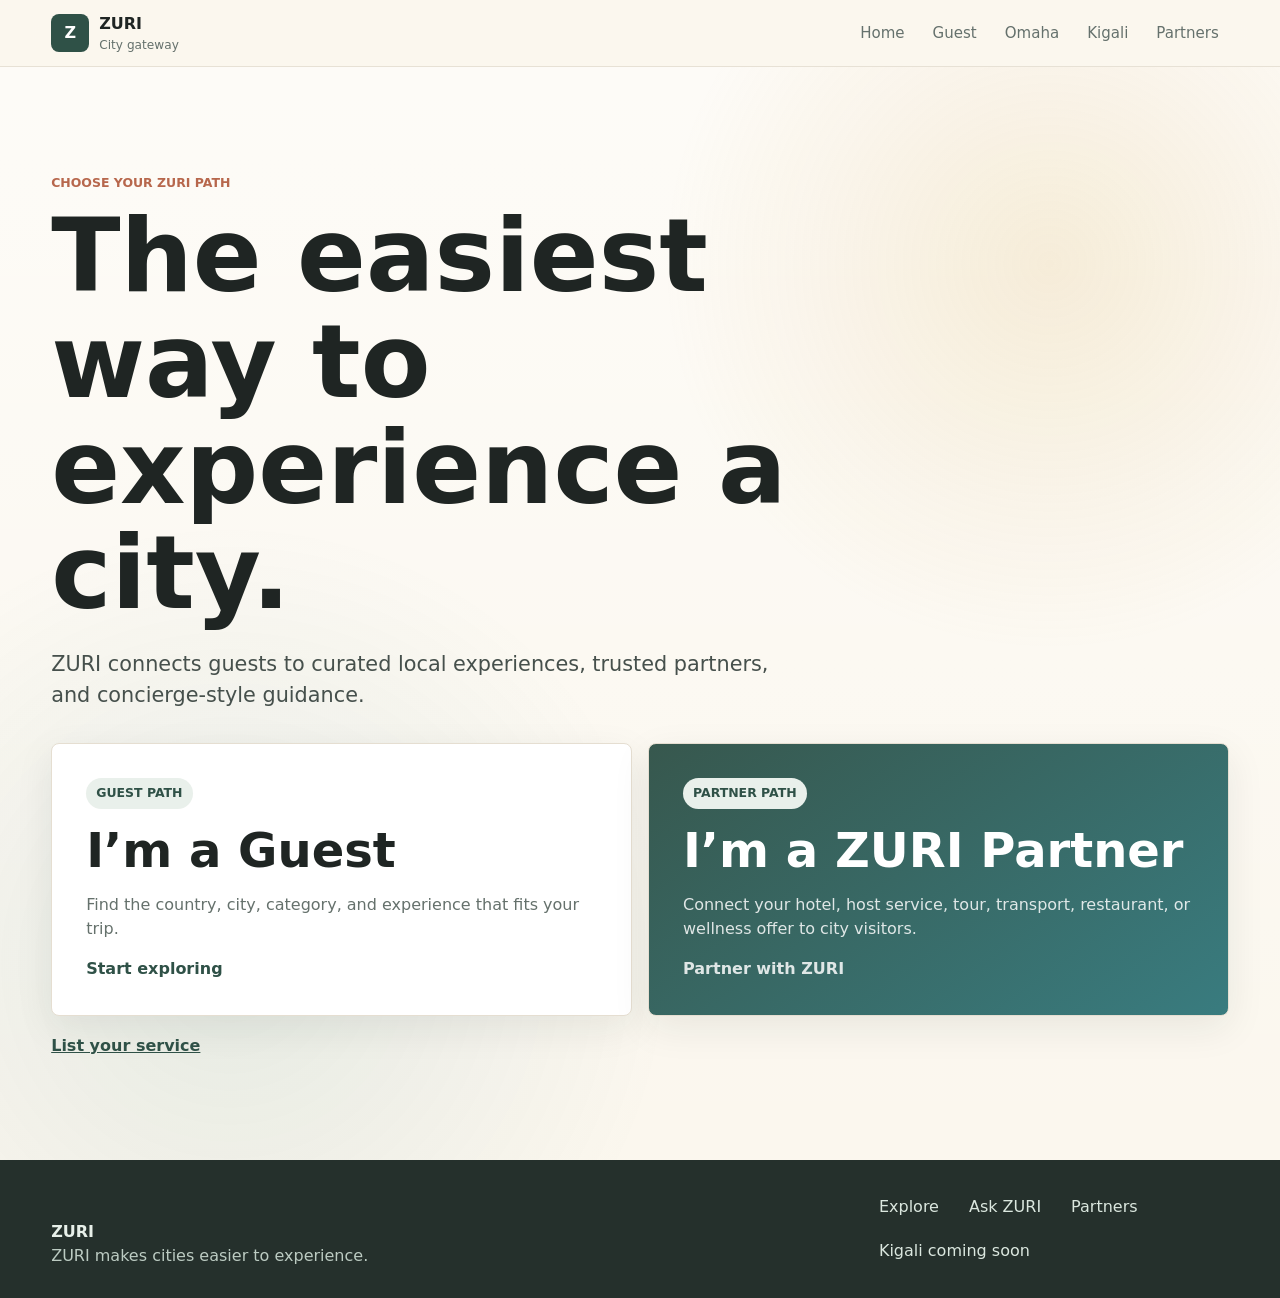
==== index.html @ 727d98b6 "Prepare GitHub Pages demo" ====
<!doctype html>
<html lang="en">
  <head>
    <meta charset="utf-8">
    <meta name="viewport" content="width=device-width, initial-scale=1">
    <title>ZURI | City Experience Gateway</title>
    <meta name="description" content="ZURI connects guests to curated local experiences, trusted partners, and concierge-style guidance.">
    <link rel="stylesheet" href="styles.css">
  </head>
  <body>
    <header class="site-header">
      <a class="brand" href="index.html" aria-label="ZURI home">
        <span class="brand-mark">Z</span>
        <span>
          <strong>ZURI</strong>
          <small>City gateway</small>
        </span>
      </a>
      <nav class="nav-links" aria-label="Primary navigation">
        <a href="index.html">Home</a>
        <a href="guest.html">Guest</a>
        <a href="cities/omaha.html">Omaha</a>
        <a href="cities/kigali.html">Kigali</a>
        <a href="partners.html">Partners</a>
      </nav>
    </header>

    <main id="top">
      <section class="gateway-hero" aria-labelledby="gateway-title">
        <div class="gateway-copy">
          <p class="eyebrow">Choose your ZURI path</p>
          <h1 id="gateway-title">The easiest way to experience a city.</h1>
          <p class="hero-text">ZURI connects guests to curated local experiences, trusted partners, and concierge-style guidance.</p>
        </div>
        <div class="gateway-grid" aria-label="ZURI gateway choices">
          <a class="gateway-card guest-card" href="guest.html">
            <span class="destination-status">Guest path</span>
            <h2>I&rsquo;m a Guest</h2>
            <p>Find the country, city, category, and experience that fits your trip.</p>
            <strong>Start exploring</strong>
          </a>
          <a class="gateway-card partner-card" href="partners.html">
            <span class="destination-status">Partner path</span>
            <h2>I&rsquo;m a ZURI Partner</h2>
            <p>Connect your hotel, host service, tour, transport, restaurant, or wellness offer to city visitors.</p>
            <strong>Partner with ZURI</strong>
          </a>
        </div>
        <a class="text-cta" href="partners.html">List your service</a>
      </section>
    </main>

    <footer class="site-footer">
      <div>
        <strong>ZURI</strong>
        <span>ZURI makes cities easier to experience.</span>
      </div>
      <nav aria-label="Footer navigation">
        <a href="guest.html">Explore</a>
        <a href="cities/omaha.html#ask">Ask ZURI</a>
        <a href="partners.html">Partners</a>
        <a href="cities/kigali.html">Kigali coming soon</a>
      </nav>
    </footer>
  </body>
</html>
---- styles.css ----
:root {
  --ink: #1f2523;
  --muted: #65716c;
  --paper: #fbf7ee;
  --surface: #ffffff;
  --line: #e5ded1;
  --sage: #587466;
  --sage-dark: #2f5147;
  --clay: #b7674c;
  --teal: #2d7478;
  --gold: #d7aa55;
  --rose: #f5e6dc;
  --shadow: 0 18px 55px rgba(31, 37, 35, 0.12);
}

* {
  box-sizing: border-box;
}

html {
  scroll-behavior: smooth;
  scroll-padding-top: 92px;
}

body {
  margin: 0;
  color: var(--ink);
  background: var(--paper);
  font-family: Inter, ui-sans-serif, system-ui, -apple-system, BlinkMacSystemFont, "Segoe UI", sans-serif;
  line-height: 1.5;
}

a {
  color: inherit;
}

button,
input,
select,
textarea {
  font: inherit;
}

.site-header {
  position: sticky;
  top: 0;
  z-index: 20;
  display: flex;
  align-items: center;
  justify-content: space-between;
  flex-wrap: wrap;
  gap: 14px 20px;
  padding: 12px clamp(16px, 4vw, 56px);
  background: rgba(251, 247, 238, 0.94);
  border-bottom: 1px solid rgba(229, 222, 209, 0.86);
  backdrop-filter: blur(16px);
}

.brand {
  display: inline-flex;
  align-items: center;
  gap: 10px;
  text-decoration: none;
}

.brand-mark {
  display: grid;
  width: 38px;
  height: 38px;
  place-items: center;
  color: #fff;
  background: var(--sage-dark);
  border-radius: 8px;
  font-weight: 900;
}

.brand strong,
.brand small {
  display: block;
}

.brand small {
  color: var(--muted);
  font-size: 0.76rem;
}

.nav-links {
  display: flex;
  flex: 1 1 100%;
  gap: 8px;
  justify-content: space-between;
  color: var(--muted);
  font-size: 0.88rem;
}

.nav-links a,
.site-footer a {
  text-decoration: none;
}

.nav-links a {
  display: inline-flex;
  min-height: 34px;
  align-items: center;
  padding: 0 10px;
  border-radius: 999px;
}

.nav-links a:hover,
.site-footer a:hover {
  color: var(--ink);
  background: rgba(255, 255, 255, 0.72);
}

main {
  overflow: hidden;
}

.hero {
  position: relative;
  display: grid;
  gap: 34px;
  min-height: calc(100svh - 76px);
  padding: clamp(42px, 8vw, 108px) clamp(16px, 4vw, 56px) 56px;
  align-items: center;
  background:
    radial-gradient(circle at 82% 18%, rgba(215, 170, 85, 0.2), transparent 28%),
    radial-gradient(circle at 18% 82%, rgba(45, 116, 120, 0.11), transparent 32%),
    linear-gradient(180deg, rgba(255, 255, 255, 0.5), rgba(251, 247, 238, 0));
}

.hero-copy {
  max-width: 850px;
}

.eyebrow,
.section-kicker {
  display: inline-flex;
  align-items: center;
  gap: 8px;
  margin: 0 0 12px;
  color: var(--clay);
  font-size: 0.78rem;
  font-weight: 900;
  text-transform: uppercase;
}

.hero h1,
.section-heading h2,
.city-intro h2,
.kigali-card h2,
.planner-section h2,
.partners-section h2 {
  margin: 0;
  letter-spacing: 0;
  line-height: 1.04;
}

.hero h1 {
  max-width: 930px;
  font-size: clamp(3rem, 8vw, 6.35rem);
}

.hero-text {
  max-width: 730px;
  margin: 22px 0 0;
  color: #46504c;
  font-size: clamp(1.06rem, 2vw, 1.3rem);
}

.hero-actions {
  display: flex;
  flex-wrap: wrap;
  gap: 12px;
  margin-top: 30px;
}

.button {
  display: inline-flex;
  align-items: center;
  justify-content: center;
  min-height: 48px;
  padding: 0 19px;
  border: 1px solid transparent;
  border-radius: 8px;
  font-weight: 900;
  text-decoration: none;
  cursor: pointer;
  transition: transform 160ms ease, box-shadow 160ms ease, background 160ms ease;
}

.button:hover {
  transform: translateY(-1px);
}

.button.primary {
  color: #fff;
  background: var(--sage-dark);
  box-shadow: 0 10px 24px rgba(47, 81, 71, 0.22);
}

.button.secondary {
  color: var(--sage-dark);
  background: #fff;
  border-color: var(--line);
}

.button.ghost {
  color: var(--sage-dark);
  background: transparent;
  border-color: var(--sage);
}

.hero-media {
  position: relative;
  min-height: 390px;
}

.media-panel,
.destination-card,
.concierge-card,
.category-panel,
.experience-controls,
.kigali-card,
.planner-form,
.itinerary-output,
.trust-grid article,
.partners-section,
.listing-card,
.empty-state {
  border-radius: 8px;
}

.media-panel {
  box-shadow: var(--shadow);
}

.main-photo {
  min-height: 390px;
  background:
    linear-gradient(135deg, rgba(31, 37, 35, 0.04), rgba(31, 37, 35, 0.2)),
    url("https://upload.wikimedia.org/wikipedia/commons/thumb/6/6c/Omaha_skyline_2010.jpg/960px-Omaha_skyline_2010.jpg");
  background-position: center;
  background-size: cover;
}

.hero-itinerary {
  position: absolute;
  right: 14px;
  bottom: -18px;
  display: grid;
  width: min(260px, 68vw);
  min-height: 148px;
  padding: 18px;
  color: #fff;
  background: linear-gradient(145deg, rgba(45, 116, 120, 0.94), rgba(183, 103, 76, 0.9));
  align-content: end;
}

.hero-itinerary span,
.hero-itinerary p {
  margin: 0;
}

.hero-itinerary span {
  font-size: 0.78rem;
  font-weight: 900;
  text-transform: uppercase;
}

.hero-itinerary strong {
  font-size: 1.45rem;
  line-height: 1.05;
}

.hero-itinerary p {
  color: rgba(255, 255, 255, 0.86);
  font-size: 0.92rem;
}

.destinations-section,
.city-section,
.kigali-section,
.planner-section,
.trust-section,
.partners-section {
  padding: 64px clamp(16px, 4vw, 56px);
}

.section-heading {
  display: grid;
  gap: 14px;
  margin-bottom: 24px;
}

.compact-heading {
  max-width: 1120px;
}

.section-heading h2,
.city-intro h2,
.kigali-card h2,
.planner-section h2,
.partners-section h2 {
  font-size: clamp(2.1rem, 7vw, 4.4rem);
}

.section-heading p,
.city-intro p,
.kigali-card p,
.concierge-card p,
.concierge-hero p,
.partners-section p,
.trust-grid p,
.panel-heading p,
.result-count {
  margin: 0;
  color: var(--muted);
}

.destination-grid,
.trust-grid {
  display: grid;
  gap: 16px;
}

.destination-card {
  display: grid;
  gap: 16px;
  padding: clamp(20px, 4vw, 30px);
  background: #fff;
  border: 1px solid var(--line);
  box-shadow: 0 10px 32px rgba(31, 37, 35, 0.06);
}

.active-destination {
  border-color: rgba(47, 81, 71, 0.32);
}

.coming-soon {
  background: #fbfaf6;
}

.destination-card h3,
.concierge-card h3,
.panel-heading h3,
.experience-controls h3,
.trust-grid h3 {
  margin: 0;
  font-size: 1.45rem;
  line-height: 1.15;
}

.destination-card p {
  margin: 0;
  color: var(--muted);
}

.destination-status {
  width: fit-content;
  padding: 6px 10px;
  color: var(--sage-dark);
  background: #e9f0eb;
  border-radius: 999px;
  font-size: 0.78rem;
  font-weight: 900;
  text-transform: uppercase;
}

.pathway {
  display: flex;
  flex-wrap: wrap;
  gap: 8px;
}

.pathway span,
.placeholder-chips span,
.partner-types span,
.category-chip,
.filter-pill,
.tag {
  display: inline-flex;
  align-items: center;
  min-height: 30px;
  padding: 0 11px;
  border-radius: 999px;
  font-size: 0.82rem;
  font-weight: 900;
}

.pathway span {
  color: #3f4a46;
  background: var(--paper);
  border: 1px solid var(--line);
}

.city-section {
  background: #fff;
  border-block: 1px solid var(--line);
}

.city-intro {
  display: grid;
  gap: 20px;
  margin-bottom: 24px;
}

.mini-concierge {
  display: grid;
  gap: 14px;
  padding: 20px;
  color: #fff;
  background:
    linear-gradient(145deg, rgba(47, 81, 71, 0.96), rgba(45, 116, 120, 0.94));
  box-shadow: var(--shadow);
}

.mini-concierge .section-kicker,
.concierge-hero .section-kicker {
  color: #f3d69b;
}

.mini-concierge p {
  color: rgba(255, 255, 255, 0.8);
}

.mini-concierge .button.primary {
  color: var(--sage-dark);
  background: #fff;
  box-shadow: none;
}

.category-panel,
.experience-controls {
  padding: 18px;
  background: var(--paper);
  border: 1px solid var(--line);
}

.panel-heading,
.controls-heading {
  display: grid;
  gap: 6px;
  margin-bottom: 16px;
}

.category-chips,
.placeholder-chips,
.partner-types,
.active-filters,
.tag-row {
  display: flex;
  flex-wrap: wrap;
  gap: 8px;
}

.category-chip {
  color: var(--sage-dark);
  background: #fff;
  border: 1px solid var(--line);
  cursor: pointer;
}

.category-chip.is-active,
.category-chip:hover {
  color: #fff;
  background: var(--sage-dark);
  border-color: var(--sage-dark);
}

.experience-controls {
  margin-top: 18px;
}

.filters,
.planner-form {
  display: grid;
  gap: 14px;
  padding: 16px;
  background: #fff;
  border: 1px solid var(--line);
}

label {
  display: grid;
  gap: 7px;
}

label span {
  color: #4c5651;
  font-size: 0.82rem;
  font-weight: 900;
}

select,
input,
textarea {
  width: 100%;
  min-height: 46px;
  padding: 10px 12px;
  color: var(--ink);
  background: #fbfaf6;
  border: 1px solid #d9d0c1;
  border-radius: 8px;
  outline: none;
}

textarea {
  resize: vertical;
}

select:focus,
input:focus,
textarea:focus {
  border-color: var(--teal);
  box-shadow: 0 0 0 3px rgba(45, 116, 120, 0.16);
}

.active-filters {
  min-height: 32px;
  margin: 16px 0;
}

.filter-pill,
.tag {
  color: var(--sage-dark);
  background: #e9f0eb;
  border: 1px solid #d2e0d8;
}

.listing-grid {
  display: grid;
  gap: 16px;
}

.listing-card {
  display: grid;
  gap: 14px;
  padding: 20px;
  text-align: left;
  color: inherit;
  background: #fff;
  border: 1px solid var(--line);
  box-shadow: 0 8px 30px rgba(31, 37, 35, 0.06);
  cursor: pointer;
}

.listing-card:hover {
  border-color: rgba(47, 81, 71, 0.35);
  transform: translateY(-2px);
}

.card-topline,
.detail-meta {
  color: var(--clay);
  font-size: 0.78rem;
  font-weight: 900;
  text-transform: uppercase;
}

.listing-card h3 {
  margin: 0;
  font-size: 1.32rem;
  line-height: 1.16;
}

.listing-card p {
  margin: 0;
  color: var(--muted);
}

.card-footer,
.card-cta {
  display: flex;
  flex-wrap: wrap;
  gap: 8px;
  align-items: center;
}

.card-footer span {
  color: #3f4a46;
  font-size: 0.9rem;
}

.card-cta {
  justify-content: space-between;
  padding-top: 4px;
  color: var(--sage-dark);
  font-weight: 900;
}

.empty-state {
  max-width: 620px;
  padding: 26px;
  background: #fff;
  border: 1px solid var(--line);
}

.empty-state h3 {
  margin: 0 0 6px;
  font-size: 1.5rem;
}

.empty-state p {
  margin: 0 0 18px;
  color: var(--muted);
}

.kigali-section {
  background:
    linear-gradient(135deg, rgba(45, 116, 120, 0.08), rgba(183, 103, 76, 0.08)),
    var(--paper);
}

.kigali-card {
  display: grid;
  gap: 24px;
  max-width: 1120px;
  margin: 0 auto;
  padding: clamp(24px, 5vw, 40px);
  background: #fff;
  border: 1px solid var(--line);
  box-shadow: 0 12px 38px rgba(31, 37, 35, 0.07);
}

.placeholder-chips span,
.partner-types span {
  color: var(--sage-dark);
  background: #e9f0eb;
  border: 1px solid #d2e0d8;
}

.planner-section {
  background: #fff;
  border-top: 1px solid var(--line);
}

.concierge-hero {
  display: grid;
  gap: 18px;
  margin-bottom: 22px;
  padding: clamp(22px, 4vw, 34px);
  color: #fff;
  background:
    linear-gradient(145deg, rgba(47, 81, 71, 0.98), rgba(183, 103, 76, 0.9));
  border-radius: 8px;
  box-shadow: var(--shadow);
}

.concierge-hero p {
  max-width: 720px;
  color: rgba(255, 255, 255, 0.82);
}

.concierge-hero .button.primary {
  width: fit-content;
  color: var(--sage-dark);
  background: #fff;
  box-shadow: none;
}

.planner-layout {
  display: grid;
  gap: 18px;
}

.planner-form {
  align-content: start;
}

.planner-note {
  grid-column: 1 / -1;
}

.itinerary-output {
  min-height: 100%;
  padding: clamp(20px, 4vw, 30px);
  background: var(--paper);
  border: 1px solid var(--line);
}

.itinerary-output h3 {
  margin: 0 0 10px;
  font-size: clamp(1.5rem, 5vw, 2.25rem);
  line-height: 1.1;
}

.itinerary-output p {
  color: var(--muted);
}

.itinerary-list {
  display: grid;
  gap: 12px;
  margin: 18px 0;
  padding: 0;
  list-style: none;
}

.itinerary-stop {
  padding: 14px;
  background: #fff;
  border: 1px solid var(--line);
  border-radius: 8px;
}

.itinerary-stop strong {
  display: block;
  margin-bottom: 5px;
}

.itinerary-notes {
  display: grid;
  gap: 10px;
}

.note-box {
  padding: 14px;
  background: #fff;
  border-left: 4px solid var(--gold);
  border-radius: 8px;
}

.note-box strong {
  display: block;
  margin-bottom: 4px;
}

.trust-section {
  background: var(--paper);
}

.trust-grid article {
  padding: 20px;
  background: #fff;
  border: 1px solid var(--line);
}

.partners-section {
  display: grid;
  gap: 24px;
  margin: 0 clamp(16px, 4vw, 56px) 64px;
  padding: clamp(24px, 5vw, 44px);
  color: #fff;
  background:
    linear-gradient(135deg, rgba(37, 48, 44, 0.98), rgba(47, 81, 71, 0.94));
}

.partners-section .section-kicker {
  color: #f3d69b;
}

.partners-section p {
  max-width: 760px;
  color: rgba(255, 255, 255, 0.78);
}

.partner-types span {
  color: #fff;
  background: rgba(255, 255, 255, 0.12);
  border-color: rgba(255, 255, 255, 0.18);
}

.detail-panel {
  position: fixed;
  inset: 0;
  z-index: 50;
  display: grid;
  justify-items: end;
  pointer-events: none;
  visibility: hidden;
}

.detail-panel.is-open {
  pointer-events: auto;
  visibility: visible;
}

.detail-scrim {
  position: absolute;
  inset: 0;
  background: rgba(31, 37, 35, 0.44);
  opacity: 0;
  transition: opacity 180ms ease;
}

.detail-panel.is-open .detail-scrim {
  opacity: 1;
}

.detail-card {
  position: relative;
  width: min(100%, 580px);
  height: 100%;
  overflow-y: auto;
  padding: 24px;
  background: #fff;
  box-shadow: var(--shadow);
  transform: translateX(100%);
  transition: transform 220ms ease;
}

.detail-panel.is-open .detail-card {
  transform: translateX(0);
}

.icon-button {
  position: absolute;
  top: 14px;
  right: 14px;
  display: grid;
  width: 38px;
  height: 38px;
  place-items: center;
  color: var(--ink);
  background: #f3eee4;
  border: 1px solid var(--line);
  border-radius: 8px;
  cursor: pointer;
  font-weight: 900;
}

.detail-card h2 {
  margin: 24px 42px 10px 0;
  font-size: clamp(2rem, 8vw, 3.5rem);
  line-height: 1.04;
}

.detail-description {
  color: #4a5651;
  font-size: 1.05rem;
}

.detail-facts {
  display: grid;
  gap: 12px;
  margin: 22px 0;
}

.detail-facts div {
  padding: 14px;
  background: #fbfaf6;
  border: 1px solid var(--line);
  border-radius: 8px;
}

dt {
  color: var(--clay);
  font-size: 0.76rem;
  font-weight: 900;
  text-transform: uppercase;
}

dd {
  margin: 4px 0 0;
  color: #37413d;
}

.tag-row {
  margin: 12px 0 22px;
}

.why-box {
  margin-bottom: 22px;
  padding: 16px;
  color: #25302c;
  background: #eef4ef;
  border: 1px solid #d9e6dd;
  border-radius: 8px;
}

.why-box h3,
.why-box p {
  margin: 0;
}

.why-box h3 {
  margin-bottom: 6px;
}

.site-footer {
  display: grid;
  gap: 18px;
  padding: 30px clamp(16px, 4vw, 56px);
  color: #e7efe9;
  background: #25302c;
}

.site-footer strong,
.site-footer span {
  display: block;
}

.site-footer span {
  color: #bccbc2;
}

.site-footer nav {
  display: flex;
  flex-wrap: wrap;
  gap: 10px;
}

.site-footer a {
  display: inline-flex;
  min-height: 34px;
  align-items: center;
  padding: 0 10px;
  color: #dbe7df;
  border-radius: 999px;
}

.gateway-hero,
.path-page,
.partners-page {
  min-height: calc(100svh - 76px);
  padding: clamp(44px, 8vw, 108px) clamp(16px, 4vw, 56px);
  background:
    radial-gradient(circle at 82% 18%, rgba(215, 170, 85, 0.18), transparent 28%),
    radial-gradient(circle at 18% 82%, rgba(45, 116, 120, 0.1), transparent 32%),
    linear-gradient(180deg, rgba(255, 255, 255, 0.54), rgba(251, 247, 238, 0));
}

.gateway-copy,
.path-page > .hero-text,
.partners-copy {
  max-width: 860px;
}

.gateway-hero h1,
.path-page h1,
.partners-page h1 {
  max-width: 960px;
  margin: 0;
  font-size: clamp(3rem, 8vw, 6.35rem);
  line-height: 1.04;
}

.gateway-grid,
.path-grid {
  display: grid;
  gap: 16px;
  margin-top: 32px;
}

.gateway-card,
.destination-card {
  text-decoration: none;
}

.gateway-card {
  display: grid;
  gap: 16px;
  min-height: 260px;
  padding: clamp(22px, 4vw, 34px);
  align-content: end;
  color: var(--ink);
  background: #fff;
  border: 1px solid var(--line);
  border-radius: 8px;
  box-shadow: 0 12px 38px rgba(31, 37, 35, 0.08);
}

.gateway-card:hover,
.destination-card:hover {
  transform: translateY(-2px);
  border-color: rgba(47, 81, 71, 0.35);
}

.gateway-card h2,
.destination-card h2,
.partner-form h2 {
  margin: 0;
  font-size: clamp(1.8rem, 5vw, 3rem);
  line-height: 1.08;
}

.gateway-card p {
  margin: 0;
  color: var(--muted);
}

.gateway-card strong,
.text-cta {
  color: var(--sage-dark);
  font-weight: 900;
}

.partner-card {
  background:
    linear-gradient(145deg, rgba(47, 81, 71, 0.96), rgba(45, 116, 120, 0.94));
  color: #fff;
}

.partner-card p,
.partner-card strong {
  color: rgba(255, 255, 255, 0.84);
}

.text-cta {
  display: inline-flex;
  margin-top: 18px;
}

.featured-path-card {
  max-width: 760px;
  margin-top: 30px;
}

.kigali-coming-page .placeholder-chips {
  margin: 26px 0;
}

.partners-page {
  display: grid;
  gap: 26px;
}

.partner-form {
  display: grid;
  gap: 14px;
  padding: clamp(20px, 4vw, 30px);
  background: #fff;
  border: 1px solid var(--line);
  border-radius: 8px;
  box-shadow: 0 12px 38px rgba(31, 37, 35, 0.07);
}

.partner-form p {
  margin: 0;
  color: var(--muted);
}

.form-success {
  padding: 14px;
  color: var(--sage-dark);
  background: #e9f0eb;
  border: 1px solid #d2e0d8;
  border-radius: 8px;
  font-weight: 800;
}

@media (min-width: 720px) {
  .nav-links {
    flex: 0 1 auto;
    justify-content: flex-end;
    font-size: 0.94rem;
  }

  .hero {
    grid-template-columns: minmax(0, 1.04fr) minmax(320px, 0.76fr);
  }

  .section-heading,
  .city-intro,
  .kigali-card,
  .concierge-hero,
  .partners-section,
  .site-footer {
    grid-template-columns: minmax(0, 1fr) minmax(260px, 0.45fr);
    align-items: end;
  }

  .destination-grid,
  .trust-grid,
  .gateway-grid {
    grid-template-columns: repeat(2, minmax(0, 1fr));
  }

  .partners-page {
    grid-template-columns: minmax(0, 0.9fr) minmax(320px, 0.75fr);
    align-items: start;
  }

  .filters {
    grid-template-columns: repeat(4, minmax(140px, 1fr));
  }

  .search-label {
    grid-column: span 3;
  }

  .listing-grid {
    grid-template-columns: repeat(2, minmax(0, 1fr));
  }

  .planner-layout {
    grid-template-columns: minmax(300px, 0.8fr) minmax(0, 1.2fr);
  }

  .planner-form {
    grid-template-columns: repeat(2, minmax(0, 1fr));
  }

  .planner-form .button {
    grid-column: 1 / -1;
  }

  .detail-facts {
    grid-template-columns: repeat(2, minmax(0, 1fr));
  }
}

@media (min-width: 1040px) {
  .listing-grid {
    grid-template-columns: repeat(3, minmax(0, 1fr));
  }

  .trust-grid {
    grid-template-columns: repeat(4, minmax(0, 1fr));
  }
}

@media (max-width: 420px) {
  html {
    scroll-padding-top: 126px;
  }

  .hero-actions .button,
  .filters .button,
  .planner-form .button,
  .concierge-hero .button {
    width: 100%;
  }

  .hero-media {
    min-height: 320px;
  }

  .main-photo {
    min-height: 320px;
  }

  .partners-section {
    margin-inline: 16px;
  }
}
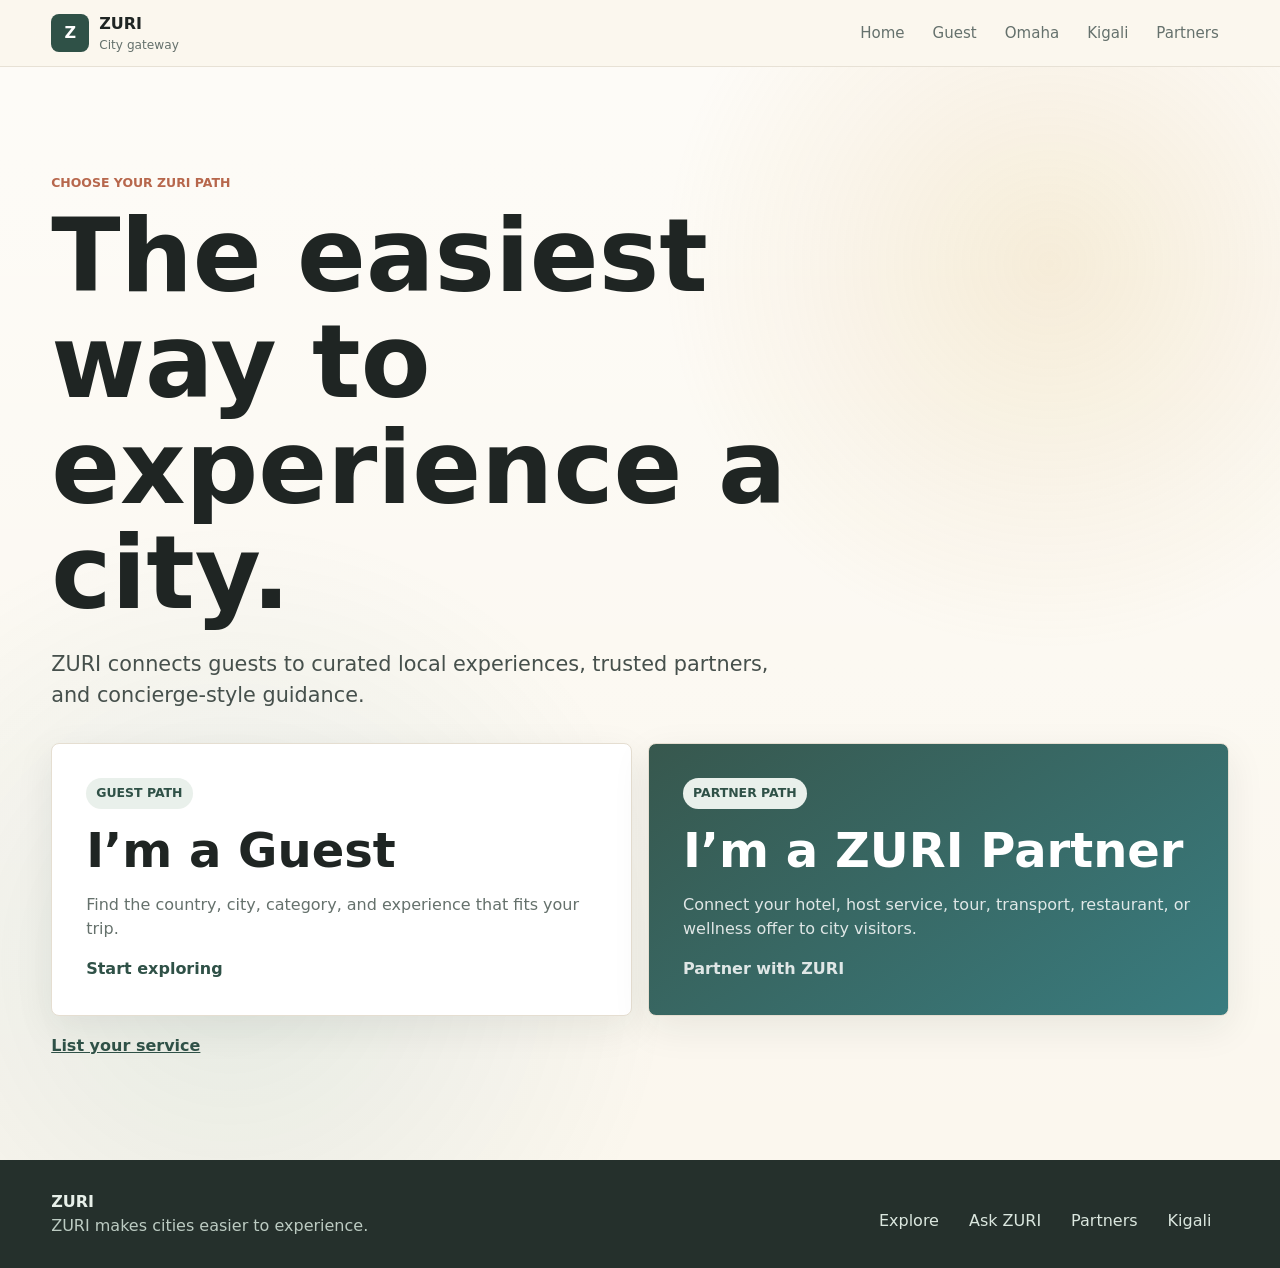
==== commit cef6e81f: "Sync active Kigali prototype" ====
--- a/index.html
+++ b/index.html
@@ -59,9 +59,8 @@
         <a href="guest.html">Explore</a>
         <a href="cities/omaha.html#ask">Ask ZURI</a>
         <a href="partners.html">Partners</a>
-        <a href="cities/kigali.html">Kigali coming soon</a>
+        <a href="cities/kigali.html">Kigali</a>
       </nav>
     </footer>
   </body>
 </html>
-
--- a/styles.css
+++ b/styles.css
@@ -244,6 +244,14 @@
   background-size: cover;
 }
 
+.kigali-photo {
+  background:
+    linear-gradient(135deg, rgba(31, 37, 35, 0.04), rgba(31, 37, 35, 0.2)),
+    url("https://upload.wikimedia.org/wikipedia/commons/thumb/0/04/Kigali_skyline.jpg/1280px-Kigali_skyline.jpg");
+  background-position: center;
+  background-size: cover;
+}
+
 .hero-itinerary {
   position: absolute;
   right: 14px;
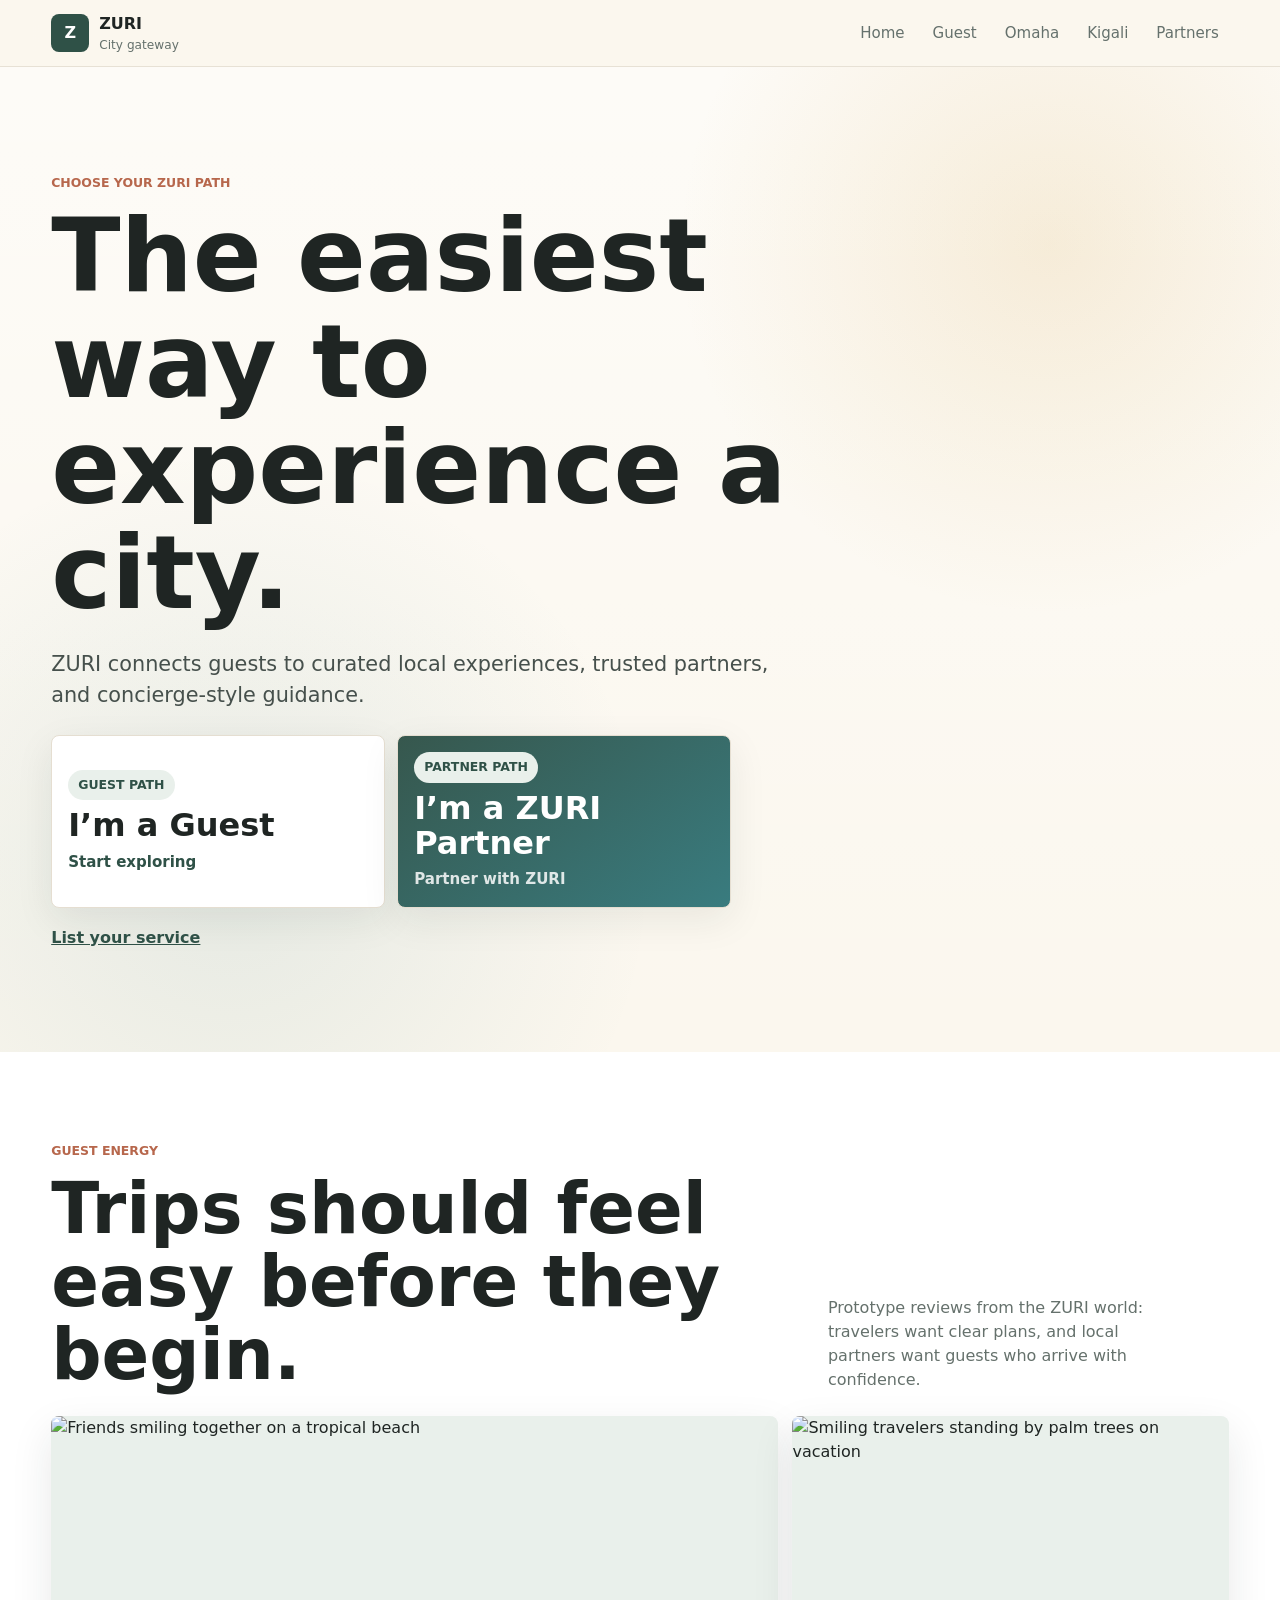
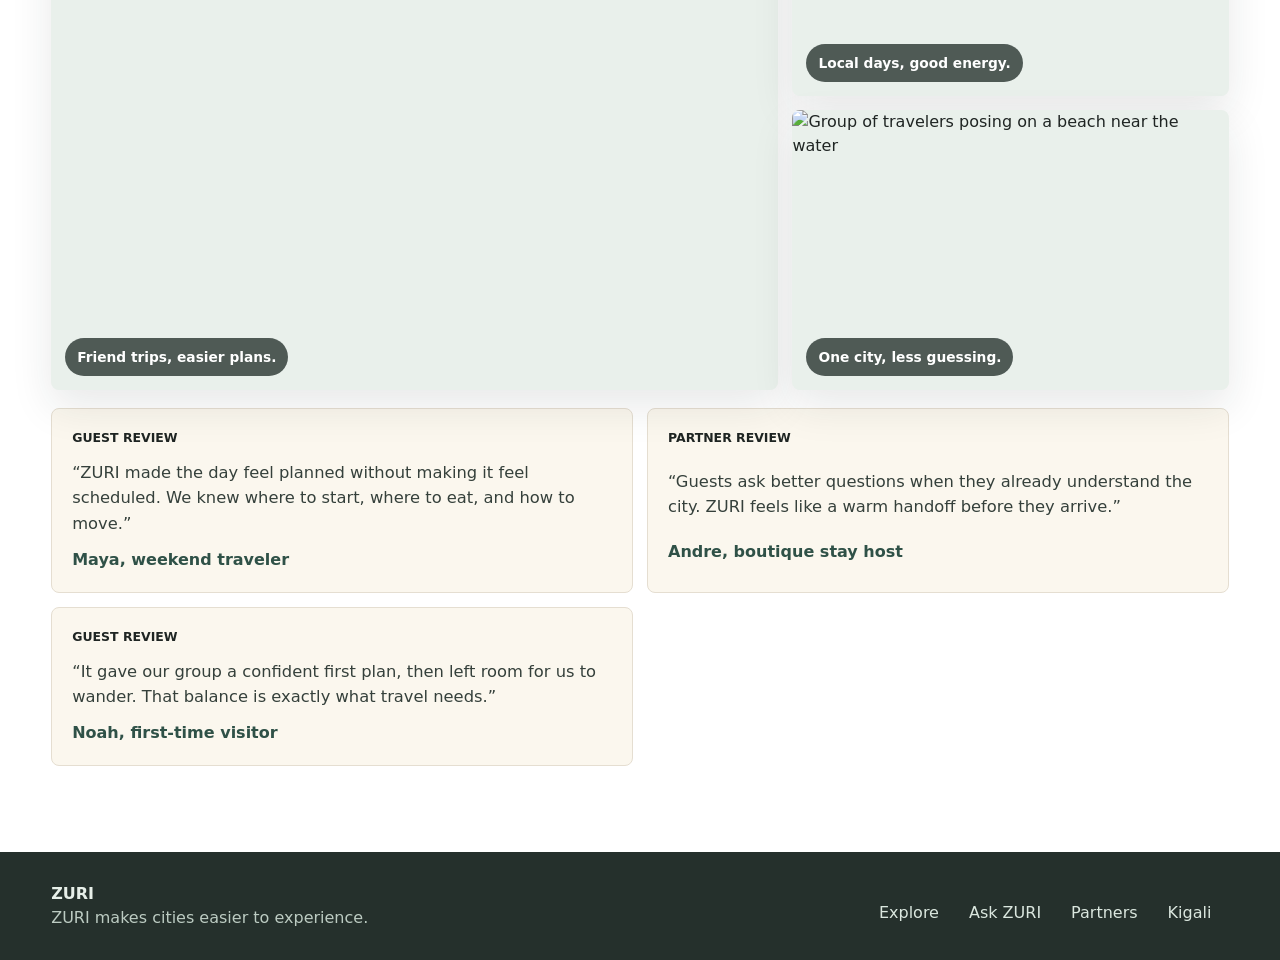
==== commit 08d98b91: "Refine gateway and add vacation reviews" ====
--- a/index.html
+++ b/index.html
@@ -36,17 +36,58 @@
           <a class="gateway-card guest-card" href="guest.html">
             <span class="destination-status">Guest path</span>
             <h2>I&rsquo;m a Guest</h2>
-            <p>Find the country, city, category, and experience that fits your trip.</p>
             <strong>Start exploring</strong>
           </a>
           <a class="gateway-card partner-card" href="partners.html">
             <span class="destination-status">Partner path</span>
             <h2>I&rsquo;m a ZURI Partner</h2>
-            <p>Connect your hotel, host service, tour, transport, restaurant, or wellness offer to city visitors.</p>
             <strong>Partner with ZURI</strong>
           </a>
         </div>
         <a class="text-cta" href="partners.html">List your service</a>
+      </section>
+
+      <section class="vibe-section" aria-labelledby="vibe-title">
+        <div class="section-heading compact-heading">
+          <div>
+            <span class="section-kicker">Guest energy</span>
+            <h2 id="vibe-title">Trips should feel easy before they begin.</h2>
+          </div>
+          <p>Prototype reviews from the ZURI world: travelers want clear plans, and local partners want guests who arrive with confidence.</p>
+        </div>
+
+        <div class="vibe-gallery" aria-label="Vacation moments">
+          <figure class="vibe-photo large">
+            <img src="https://images.pexels.com/photos/10680320/pexels-photo-10680320.jpeg?auto=compress&cs=tinysrgb&w=1200" alt="Friends smiling together on a tropical beach">
+            <figcaption>Friend trips, easier plans.</figcaption>
+          </figure>
+          <figure class="vibe-photo">
+            <img src="https://images.pexels.com/photos/7818291/pexels-photo-7818291.jpeg?auto=compress&cs=tinysrgb&w=900" alt="Smiling travelers standing by palm trees on vacation">
+            <figcaption>Local days, good energy.</figcaption>
+          </figure>
+          <figure class="vibe-photo">
+            <img src="https://images.pexels.com/photos/19164155/pexels-photo-19164155.jpeg?auto=compress&cs=tinysrgb&w=900" alt="Group of travelers posing on a beach near the water">
+            <figcaption>One city, less guessing.</figcaption>
+          </figure>
+        </div>
+
+        <div class="review-grid" aria-label="Prototype reviews">
+          <article class="review-card">
+            <span>Guest review</span>
+            <p>&ldquo;ZURI made the day feel planned without making it feel scheduled. We knew where to start, where to eat, and how to move.&rdquo;</p>
+            <strong>Maya, weekend traveler</strong>
+          </article>
+          <article class="review-card">
+            <span>Partner review</span>
+            <p>&ldquo;Guests ask better questions when they already understand the city. ZURI feels like a warm handoff before they arrive.&rdquo;</p>
+            <strong>Andre, boutique stay host</strong>
+          </article>
+          <article class="review-card">
+            <span>Guest review</span>
+            <p>&ldquo;It gave our group a confident first plan, then left room for us to wander. That balance is exactly what travel needs.&rdquo;</p>
+            <strong>Noah, first-time visitor</strong>
+          </article>
+        </div>
       </section>
     </main>
 
--- a/styles.css
+++ b/styles.css
@@ -252,6 +252,22 @@
   background-size: cover;
 }
 
+.lincoln-photo {
+  background:
+    linear-gradient(135deg, rgba(31, 37, 35, 0.04), rgba(31, 37, 35, 0.2)),
+    url("https://commons.wikimedia.org/wiki/Special:Redirect/file/Skyline_of_Downtown_Lincoln,_Nebraska,_USA_(2024).jpg?width=1280");
+  background-position: center;
+  background-size: cover;
+}
+
+.rwamagana-photo {
+  background:
+    linear-gradient(135deg, rgba(31, 37, 35, 0.04), rgba(31, 37, 35, 0.2)),
+    url("https://commons.wikimedia.org/wiki/Special:Redirect/file/Lake_muhazi.jpg?width=1280");
+  background-position: center;
+  background-size: cover;
+}
+
 .hero-itinerary {
   position: absolute;
   right: 14px;
@@ -951,6 +967,12 @@
   margin-top: 32px;
 }
 
+.gateway-grid {
+  max-width: 680px;
+  gap: 12px;
+  margin-top: 24px;
+}
+
 .gateway-card,
 .destination-card {
   text-decoration: none;
@@ -958,10 +980,10 @@
 
 .gateway-card {
   display: grid;
-  gap: 16px;
-  min-height: 260px;
-  padding: clamp(22px, 4vw, 34px);
-  align-content: end;
+  gap: 8px;
+  min-height: 124px;
+  padding: 16px;
+  align-content: center;
   color: var(--ink);
   background: #fff;
   border: 1px solid var(--line);
@@ -983,6 +1005,10 @@
   line-height: 1.08;
 }
 
+.gateway-card h2 {
+  font-size: clamp(1.35rem, 4vw, 2rem);
+}
+
 .gateway-card p {
   margin: 0;
   color: var(--muted);
@@ -992,6 +1018,10 @@
 .text-cta {
   color: var(--sage-dark);
   font-weight: 900;
+}
+
+.gateway-card strong {
+  font-size: 0.94rem;
 }
 
 .partner-card {
@@ -1008,6 +1038,89 @@
 .text-cta {
   display: inline-flex;
   margin-top: 18px;
+}
+
+.vibe-section {
+  padding: clamp(42px, 7vw, 86px) clamp(16px, 4vw, 56px);
+  background: #fff;
+}
+
+.vibe-gallery {
+  display: grid;
+  gap: 14px;
+  margin-top: 24px;
+}
+
+.vibe-photo {
+  position: relative;
+  min-height: 280px;
+  margin: 0;
+  overflow: hidden;
+  border-radius: 8px;
+  background: #e9f0eb;
+  box-shadow: 0 16px 42px rgba(31, 37, 35, 0.1);
+}
+
+.vibe-photo img {
+  display: block;
+  width: 100%;
+  height: 100%;
+  min-height: inherit;
+  object-fit: cover;
+}
+
+.vibe-photo figcaption {
+  position: absolute;
+  right: 14px;
+  bottom: 14px;
+  left: 14px;
+  width: fit-content;
+  max-width: calc(100% - 28px);
+  padding: 9px 12px;
+  color: #fff;
+  background: rgba(37, 48, 44, 0.78);
+  border-radius: 999px;
+  font-size: 0.86rem;
+  font-weight: 900;
+}
+
+.review-grid {
+  display: grid;
+  gap: 14px;
+  margin-top: 18px;
+}
+
+.review-card {
+  display: grid;
+  gap: 12px;
+  padding: 20px;
+  background: #fbf7ee;
+  border: 1px solid var(--line);
+  border-radius: 8px;
+}
+
+.review-card span {
+  color: var(--rust);
+  font-size: 0.78rem;
+  font-weight: 900;
+  text-transform: uppercase;
+}
+
+.review-card p {
+  margin: 0;
+  color: #35403b;
+  font-size: 1.02rem;
+  line-height: 1.55;
+}
+
+.review-card strong {
+  color: var(--sage-dark);
+}
+
+@media (min-width: 960px) {
+  .review-grid {
+    grid-template-columns: repeat(3, minmax(0, 1fr));
+  }
 }
 
 .featured-path-card {
@@ -1071,8 +1184,18 @@
 
   .destination-grid,
   .trust-grid,
-  .gateway-grid {
+  .gateway-grid,
+  .review-grid {
     grid-template-columns: repeat(2, minmax(0, 1fr));
+  }
+
+  .vibe-gallery {
+    grid-template-columns: minmax(0, 1.25fr) minmax(220px, 0.75fr);
+  }
+
+  .vibe-photo.large {
+    grid-row: span 2;
+    min-height: 460px;
   }
 
   .partners-page {
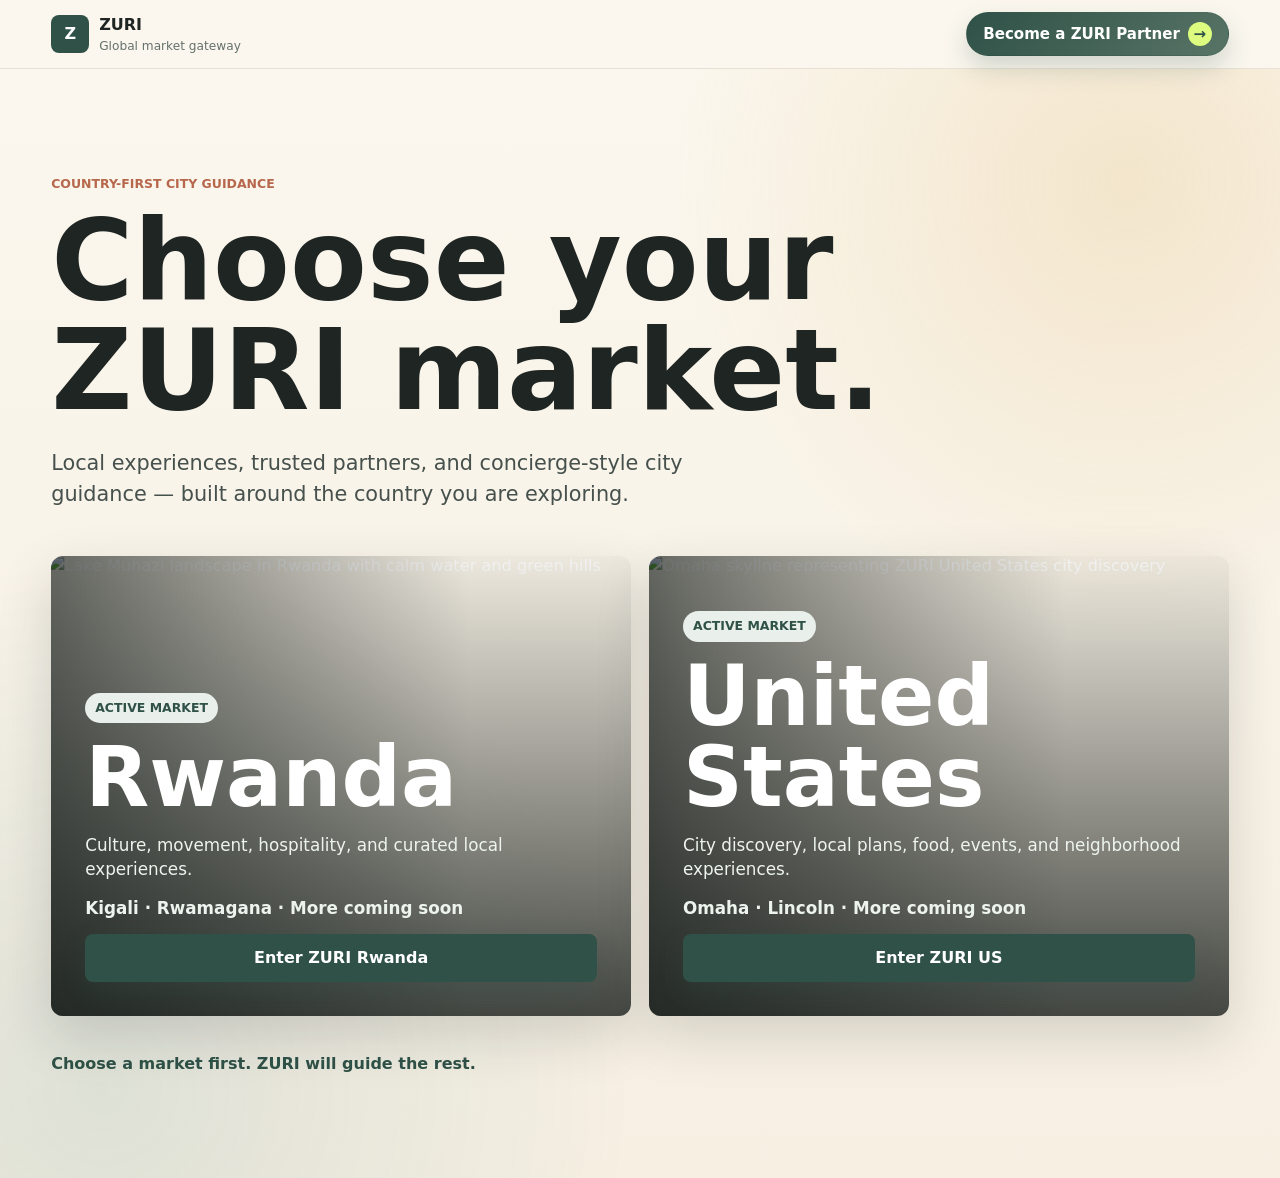
==== commit fee9f0bd: "Restructure country-first ZURI flow" ====
--- a/index.html
+++ b/index.html
@@ -3,105 +3,61 @@
   <head>
     <meta charset="utf-8">
     <meta name="viewport" content="width=device-width, initial-scale=1">
-    <title>ZURI | City Experience Gateway</title>
-    <meta name="description" content="ZURI connects guests to curated local experiences, trusted partners, and concierge-style guidance.">
+    <title>ZURI | Choose Your Market</title>
+    <meta name="description" content="Choose your ZURI market for curated local experiences, trusted partners, and concierge-style city guidance.">
     <link rel="stylesheet" href="styles.css">
   </head>
   <body>
-    <header class="site-header">
+    <header class="site-header market-header">
       <a class="brand" href="index.html" aria-label="ZURI home">
         <span class="brand-mark">Z</span>
         <span>
           <strong>ZURI</strong>
-          <small>City gateway</small>
+          <small>Global market gateway</small>
         </span>
       </a>
       <nav class="nav-links" aria-label="Primary navigation">
-        <a href="index.html">Home</a>
-        <a href="guest.html">Guest</a>
-        <a href="cities/omaha.html">Omaha</a>
-        <a href="cities/kigali.html">Kigali</a>
-        <a href="partners.html">Partners</a>
+        <a class="partner-nav-cta" href="partners.html#partner-intake">
+          <span>Become a ZURI Partner</span>
+          <span aria-hidden="true">→</span>
+        </a>
       </nav>
     </header>
 
     <main id="top">
-      <section class="gateway-hero" aria-labelledby="gateway-title">
-        <div class="gateway-copy">
-          <p class="eyebrow">Choose your ZURI path</p>
-          <h1 id="gateway-title">The easiest way to experience a city.</h1>
-          <p class="hero-text">ZURI connects guests to curated local experiences, trusted partners, and concierge-style guidance.</p>
+      <section class="market-gateway" aria-labelledby="market-title">
+        <div class="market-copy">
+          <p class="eyebrow">Country-first city guidance</p>
+          <h1 id="market-title">Choose your ZURI market.</h1>
+          <p class="hero-text">Local experiences, trusted partners, and concierge-style city guidance — built around the country you are exploring.</p>
         </div>
-        <div class="gateway-grid" aria-label="ZURI gateway choices">
-          <a class="gateway-card guest-card" href="guest.html">
-            <span class="destination-status">Guest path</span>
-            <h2>I&rsquo;m a Guest</h2>
-            <strong>Start exploring</strong>
+
+        <div class="market-card-grid" aria-label="Choose a ZURI market">
+          <a class="market-card rwanda-market" href="countries/rwanda.html">
+            <img src="https://commons.wikimedia.org/wiki/Special:Redirect/file/Lake_muhazi.jpg?width=1200" alt="Lake Muhazi landscape in Rwanda with calm water and green hills">
+            <span class="market-card-overlay">
+              <span class="destination-status">Active market</span>
+              <span class="market-card-title">Rwanda</span>
+              <span class="market-card-copy">Culture, movement, hospitality, and curated local experiences.</span>
+              <span class="market-card-cities">Kigali · Rwamagana · More coming soon</span>
+              <span class="button primary">Enter ZURI Rwanda</span>
+            </span>
           </a>
-          <a class="gateway-card partner-card" href="partners.html">
-            <span class="destination-status">Partner path</span>
-            <h2>I&rsquo;m a ZURI Partner</h2>
-            <strong>Partner with ZURI</strong>
+
+          <a class="market-card us-market" href="countries/us.html">
+            <img src="https://upload.wikimedia.org/wikipedia/commons/thumb/6/6c/Omaha_skyline_2010.jpg/1280px-Omaha_skyline_2010.jpg" alt="Omaha skyline representing ZURI United States city discovery">
+            <span class="market-card-overlay">
+              <span class="destination-status">Active market</span>
+              <span class="market-card-title">United States</span>
+              <span class="market-card-copy">City discovery, local plans, food, events, and neighborhood experiences.</span>
+              <span class="market-card-cities">Omaha · Lincoln · More coming soon</span>
+              <span class="button primary">Enter ZURI US</span>
+            </span>
           </a>
         </div>
-        <a class="text-cta" href="partners.html">List your service</a>
-      </section>
 
-      <section class="vibe-section" aria-labelledby="vibe-title">
-        <div class="section-heading compact-heading">
-          <div>
-            <span class="section-kicker">Guest energy</span>
-            <h2 id="vibe-title">Trips should feel easy before they begin.</h2>
-          </div>
-          <p>Prototype reviews from the ZURI world: travelers want clear plans, and local partners want guests who arrive with confidence.</p>
-        </div>
-
-        <div class="vibe-gallery" aria-label="Vacation moments">
-          <figure class="vibe-photo large">
-            <img src="https://images.pexels.com/photos/10680320/pexels-photo-10680320.jpeg?auto=compress&cs=tinysrgb&w=1200" alt="Friends smiling together on a tropical beach">
-            <figcaption>Friend trips, easier plans.</figcaption>
-          </figure>
-          <figure class="vibe-photo">
-            <img src="https://images.pexels.com/photos/7818291/pexels-photo-7818291.jpeg?auto=compress&cs=tinysrgb&w=900" alt="Smiling travelers standing by palm trees on vacation">
-            <figcaption>Local days, good energy.</figcaption>
-          </figure>
-          <figure class="vibe-photo">
-            <img src="https://images.pexels.com/photos/19164155/pexels-photo-19164155.jpeg?auto=compress&cs=tinysrgb&w=900" alt="Group of travelers posing on a beach near the water">
-            <figcaption>One city, less guessing.</figcaption>
-          </figure>
-        </div>
-
-        <div class="review-grid" aria-label="Prototype reviews">
-          <article class="review-card">
-            <span>Guest review</span>
-            <p>&ldquo;ZURI made the day feel planned without making it feel scheduled. We knew where to start, where to eat, and how to move.&rdquo;</p>
-            <strong>Maya, weekend traveler</strong>
-          </article>
-          <article class="review-card">
-            <span>Partner review</span>
-            <p>&ldquo;Guests ask better questions when they already understand the city. ZURI feels like a warm handoff before they arrive.&rdquo;</p>
-            <strong>Andre, boutique stay host</strong>
-          </article>
-          <article class="review-card">
-            <span>Guest review</span>
-            <p>&ldquo;It gave our group a confident first plan, then left room for us to wander. That balance is exactly what travel needs.&rdquo;</p>
-            <strong>Noah, first-time visitor</strong>
-          </article>
-        </div>
+        <p class="market-trust-line">Choose a market first. ZURI will guide the rest.</p>
       </section>
     </main>
-
-    <footer class="site-footer">
-      <div>
-        <strong>ZURI</strong>
-        <span>ZURI makes cities easier to experience.</span>
-      </div>
-      <nav aria-label="Footer navigation">
-        <a href="guest.html">Explore</a>
-        <a href="cities/omaha.html#ask">Ask ZURI</a>
-        <a href="partners.html">Partners</a>
-        <a href="cities/kigali.html">Kigali</a>
-      </nav>
-    </footer>
   </body>
 </html>
--- a/styles.css
+++ b/styles.css
@@ -112,6 +112,46 @@
   background: rgba(255, 255, 255, 0.72);
 }
 
+.nav-links .partner-nav-cta {
+  min-height: 44px;
+  gap: 8px;
+  padding: 0 16px;
+  color: #fff;
+  background:
+    linear-gradient(135deg, var(--sage-dark), var(--sage));
+  border: 1px solid rgba(47, 81, 71, 0.18);
+  box-shadow: 0 12px 26px rgba(47, 81, 71, 0.2);
+  font-weight: 900;
+  transition: transform 180ms ease, box-shadow 180ms ease, background 180ms ease;
+}
+
+.nav-links .partner-nav-cta:hover {
+  color: #fff;
+  background:
+    linear-gradient(135deg, #203c35, #2d7478);
+  box-shadow: 0 16px 32px rgba(47, 81, 71, 0.28);
+  transform: translateY(-1px);
+}
+
+.nav-links .partner-nav-cta span:last-child {
+  display: grid;
+  width: 24px;
+  height: 24px;
+  place-items: center;
+  color: var(--sage-dark);
+  background: #dcfb7f;
+  border-radius: 999px;
+}
+
+a:focus-visible,
+button:focus-visible,
+input:focus-visible,
+select:focus-visible,
+textarea:focus-visible {
+  outline: 3px solid #dcfb7f;
+  outline-offset: 3px;
+}
+
 main {
   overflow: hidden;
 }
@@ -559,19 +599,51 @@
 
 .listing-card {
   display: grid;
-  gap: 14px;
-  padding: 20px;
+  gap: 0;
+  overflow: hidden;
   text-align: left;
   color: inherit;
   background: #fff;
   border: 1px solid var(--line);
+  border-radius: 8px;
   box-shadow: 0 8px 30px rgba(31, 37, 35, 0.06);
-  cursor: pointer;
 }
 
 .listing-card:hover {
   border-color: rgba(47, 81, 71, 0.35);
   transform: translateY(-2px);
+}
+
+.listing-card-main {
+  display: grid;
+  gap: 0;
+  padding: 0;
+  text-align: left;
+  color: inherit;
+  background: transparent;
+  border: 0;
+  cursor: pointer;
+}
+
+.listing-photo {
+  display: block;
+  width: 100%;
+  max-height: 220px;
+  aspect-ratio: 16 / 10;
+  object-fit: cover;
+  background: #e9f0eb;
+  transition: transform 220ms ease, filter 220ms ease;
+}
+
+.listing-card:hover .listing-photo {
+  transform: scale(1.035);
+  filter: saturate(1.08) contrast(1.02);
+}
+
+.card-body {
+  display: grid;
+  gap: 12px;
+  padding: 18px;
 }
 
 .card-topline,
@@ -591,6 +663,19 @@
 .listing-card p {
   margin: 0;
   color: var(--muted);
+}
+
+.card-location {
+  display: inline-flex;
+  width: fit-content;
+  max-width: 100%;
+  padding: 7px 9px;
+  color: var(--sage-dark);
+  background: #e9f0eb;
+  border: 1px solid #d2e0d8;
+  border-radius: 999px;
+  font-size: 0.82rem;
+  font-weight: 800;
 }
 
 .card-footer,
@@ -611,6 +696,32 @@
   padding-top: 4px;
   color: var(--sage-dark);
   font-weight: 900;
+}
+
+.map-actions {
+  display: flex;
+  flex-wrap: wrap;
+  gap: 8px;
+  padding: 0 18px 18px;
+}
+
+.map-actions a {
+  display: inline-flex;
+  min-height: 34px;
+  align-items: center;
+  padding: 0 10px;
+  color: var(--sage-dark);
+  background: #fbf7ee;
+  border: 1px solid var(--line);
+  border-radius: 999px;
+  font-size: 0.86rem;
+  font-weight: 900;
+  text-decoration: none;
+}
+
+.map-actions a:hover {
+  background: #e9f0eb;
+  border-color: rgba(47, 81, 71, 0.25);
 }
 
 .empty-state {
@@ -893,6 +1004,37 @@
   border-radius: 8px;
 }
 
+.detail-location {
+  display: grid;
+  gap: 8px;
+  margin: 18px 0;
+  padding: 16px;
+  background: #fbf7ee;
+  border: 1px solid var(--line);
+  border-radius: 8px;
+}
+
+.detail-location strong {
+  color: var(--clay);
+  font-size: 0.76rem;
+  text-transform: uppercase;
+}
+
+.detail-location > span {
+  color: #25302c;
+  font-size: 1.04rem;
+  font-weight: 900;
+}
+
+.detail-location .map-actions {
+  padding: 0;
+}
+
+.detail-location small {
+  color: var(--muted);
+  line-height: 1.4;
+}
+
 .why-box h3,
 .why-box p {
   margin: 0;
@@ -932,6 +1074,237 @@
   padding: 0 10px;
   color: #dbe7df;
   border-radius: 999px;
+}
+
+.market-gateway {
+  min-height: calc(100svh - 76px);
+  padding: clamp(44px, 8vw, 104px) clamp(16px, 4vw, 56px);
+  background:
+    radial-gradient(circle at 88% 10%, rgba(215, 170, 85, 0.22), transparent 30%),
+    radial-gradient(circle at 8% 92%, rgba(45, 116, 120, 0.12), transparent 34%),
+    linear-gradient(180deg, #fbf7ee 0%, #f6efe2 100%);
+}
+
+.market-copy {
+  max-width: 920px;
+}
+
+.market-copy h1 {
+  max-width: 980px;
+  margin: 0;
+  font-size: clamp(3.2rem, 9vw, 7rem);
+  line-height: 0.98;
+}
+
+.market-card-grid {
+  display: grid;
+  gap: 18px;
+  margin-top: clamp(28px, 5vw, 46px);
+}
+
+.market-card {
+  position: relative;
+  min-height: 460px;
+  overflow: hidden;
+  color: #fff;
+  border-radius: 12px;
+  box-shadow: 0 20px 54px rgba(31, 37, 35, 0.16);
+  text-decoration: none;
+  isolation: isolate;
+}
+
+.market-card::after {
+  content: "";
+  position: absolute;
+  inset: 0;
+  background:
+    linear-gradient(180deg, rgba(18, 24, 21, 0.05), rgba(18, 24, 21, 0.78)),
+    linear-gradient(90deg, rgba(18, 24, 21, 0.62), transparent 72%);
+  z-index: 1;
+}
+
+.market-card img {
+  position: absolute;
+  inset: 0;
+  width: 100%;
+  height: 100%;
+  object-fit: cover;
+  transform: scale(1.01);
+  transition: transform 260ms ease, filter 260ms ease;
+}
+
+.market-card:hover img,
+.market-card:focus-visible img {
+  transform: scale(1.06);
+  filter: saturate(1.08) contrast(1.02);
+}
+
+.market-card-overlay {
+  position: relative;
+  z-index: 2;
+  display: grid;
+  min-height: inherit;
+  gap: 14px;
+  padding: clamp(20px, 4vw, 34px);
+  align-content: end;
+}
+
+.market-card-title {
+  font-size: clamp(2.6rem, 7vw, 5.2rem);
+  font-weight: 900;
+  line-height: 0.98;
+}
+
+.market-card-copy,
+.market-card-cities {
+  max-width: 560px;
+  color: #edf4ee;
+  font-size: 1.05rem;
+  line-height: 1.45;
+}
+
+.market-card-cities {
+  font-weight: 900;
+}
+
+.market-trust-line {
+  margin: clamp(22px, 4vw, 36px) 0 0;
+  color: var(--sage-dark);
+  font-weight: 900;
+}
+
+.country-hero {
+  position: relative;
+  min-height: min(720px, calc(100svh - 76px));
+  overflow: hidden;
+  color: #fff;
+}
+
+.country-hero > img {
+  position: absolute;
+  inset: 0;
+  width: 100%;
+  height: 100%;
+  object-fit: cover;
+}
+
+.country-hero::after {
+  content: "";
+  position: absolute;
+  inset: 0;
+  background:
+    linear-gradient(90deg, rgba(25, 34, 30, 0.8), rgba(25, 34, 30, 0.24)),
+    linear-gradient(180deg, rgba(25, 34, 30, 0.08), rgba(25, 34, 30, 0.54));
+}
+
+.country-hero-overlay {
+  position: relative;
+  z-index: 1;
+  display: grid;
+  min-height: inherit;
+  max-width: 980px;
+  padding: clamp(44px, 8vw, 108px) clamp(16px, 4vw, 56px);
+  align-content: center;
+}
+
+.country-hero h1 {
+  margin: 0;
+  font-size: clamp(3rem, 8vw, 6.4rem);
+  line-height: 1.02;
+}
+
+.country-hero .hero-text {
+  color: #e8efe9;
+}
+
+.breadcrumb {
+  display: flex;
+  flex-wrap: wrap;
+  gap: 8px;
+  margin-bottom: 18px;
+  color: inherit;
+  font-size: 0.88rem;
+  font-weight: 900;
+}
+
+.breadcrumb a {
+  color: inherit;
+  text-decoration-color: rgba(255, 255, 255, 0.46);
+}
+
+.hero-copy .breadcrumb {
+  color: var(--sage-dark);
+}
+
+.hero-copy .breadcrumb a {
+  color: var(--sage-dark);
+  text-decoration-color: rgba(47, 81, 71, 0.3);
+}
+
+.country-choice-section,
+.country-city-section,
+.partner-market-choice-section {
+  padding: clamp(42px, 7vw, 86px) clamp(16px, 4vw, 56px);
+}
+
+.country-choice-section,
+.partner-market-choice-section {
+  background: #fbf7ee;
+}
+
+.country-city-section {
+  background: #fff;
+}
+
+.choice-card-grid,
+.partner-region-grid {
+  display: grid;
+  gap: 14px;
+  margin-top: 24px;
+}
+
+.choice-card,
+.partner-region-card {
+  display: grid;
+  gap: 14px;
+  padding: clamp(20px, 4vw, 28px);
+  background: #fff;
+  border: 1px solid var(--line);
+  border-radius: 8px;
+  box-shadow: 0 12px 38px rgba(31, 37, 35, 0.07);
+}
+
+.partner-choice,
+.rwanda-region,
+.us-region {
+  color: #fff;
+  background:
+    linear-gradient(145deg, rgba(47, 81, 71, 0.96), rgba(45, 116, 120, 0.94));
+  border-color: rgba(255, 255, 255, 0.18);
+}
+
+.choice-card h3,
+.partner-region-card h3,
+.destination-card h3 {
+  margin: 0;
+  font-size: clamp(1.8rem, 5vw, 3rem);
+  line-height: 1.08;
+}
+
+.choice-card p,
+.partner-region-card p {
+  margin: 0;
+  color: var(--muted);
+}
+
+.partner-choice p,
+.rwanda-region p,
+.us-region p {
+  color: #e8efe9;
+}
+
+.muted-destination {
+  background: #fbf7ee;
 }
 
 .gateway-hero,
@@ -945,6 +1318,21 @@
     linear-gradient(180deg, rgba(255, 255, 255, 0.54), rgba(251, 247, 238, 0));
 }
 
+.gateway-hero {
+  display: grid;
+  gap: 28px;
+  color: #f8f5ec;
+  background:
+    radial-gradient(circle at 82% 18%, rgba(215, 170, 85, 0.28), transparent 26%),
+    radial-gradient(circle at 15% 90%, rgba(45, 116, 120, 0.26), transparent 32%),
+    linear-gradient(145deg, #202724 0%, #2f5147 56%, #202724 100%);
+}
+
+.gateway-content {
+  position: relative;
+  z-index: 1;
+}
+
 .gateway-copy,
 .path-page > .hero-text,
 .partners-copy {
@@ -958,6 +1346,10 @@
   margin: 0;
   font-size: clamp(3rem, 8vw, 6.35rem);
   line-height: 1.04;
+}
+
+.gateway-hero .hero-text {
+  color: #e8efe9;
 }
 
 .gateway-grid,
@@ -985,8 +1377,8 @@
   padding: 16px;
   align-content: center;
   color: var(--ink);
-  background: #fff;
-  border: 1px solid var(--line);
+  background: rgba(255, 255, 255, 0.96);
+  border: 1px solid rgba(255, 255, 255, 0.5);
   border-radius: 8px;
   box-shadow: 0 12px 38px rgba(31, 37, 35, 0.08);
 }
@@ -1038,6 +1430,133 @@
 .text-cta {
   display: inline-flex;
   margin-top: 18px;
+}
+
+.gateway-hero .text-cta {
+  color: #dcfb7f;
+}
+
+.gateway-proof {
+  display: grid;
+  width: fit-content;
+  max-width: 100%;
+  gap: 4px;
+  margin-top: 26px;
+  padding: 14px 16px;
+  background: rgba(255, 255, 255, 0.1);
+  border: 1px solid rgba(255, 255, 255, 0.2);
+  border-radius: 8px;
+}
+
+.gateway-proof span {
+  color: #cbd8cf;
+  font-size: 0.78rem;
+  font-weight: 900;
+  text-transform: uppercase;
+}
+
+.gateway-proof strong {
+  color: #fff;
+}
+
+.gateway-showcase {
+  position: relative;
+  display: grid;
+  gap: 14px;
+}
+
+.showcase-photo {
+  position: relative;
+  min-height: 340px;
+  margin: 0;
+  overflow: hidden;
+  border: 1px solid rgba(255, 255, 255, 0.18);
+  border-radius: 8px;
+  box-shadow: 0 24px 70px rgba(0, 0, 0, 0.26);
+}
+
+.showcase-photo img {
+  display: block;
+  width: 100%;
+  height: 100%;
+  min-height: inherit;
+  object-fit: cover;
+}
+
+.showcase-photo figcaption,
+.showcase-plan {
+  color: #fff;
+  background: rgba(32, 39, 36, 0.76);
+  backdrop-filter: blur(16px);
+}
+
+.showcase-photo figcaption {
+  position: absolute;
+  right: 16px;
+  bottom: 16px;
+  left: 16px;
+  width: fit-content;
+  max-width: calc(100% - 32px);
+  padding: 10px 13px;
+  border-radius: 999px;
+  font-weight: 900;
+}
+
+.showcase-plan {
+  display: grid;
+  gap: 8px;
+  padding: 18px;
+  border: 1px solid rgba(255, 255, 255, 0.18);
+  border-radius: 8px;
+}
+
+.showcase-plan span,
+.pillar-number {
+  color: #dcfb7f;
+  font-size: 0.78rem;
+  font-weight: 900;
+  text-transform: uppercase;
+}
+
+.showcase-plan strong {
+  font-size: 1.22rem;
+}
+
+.showcase-plan p {
+  margin: 0;
+  color: #e8efe9;
+  line-height: 1.5;
+}
+
+.welcome-pillars {
+  padding: clamp(42px, 7vw, 86px) clamp(16px, 4vw, 56px);
+  background: #dfe8df;
+}
+
+.welcome-pillar-grid {
+  display: grid;
+  gap: 14px;
+  margin-top: 24px;
+}
+
+.welcome-pillar-grid article {
+  display: grid;
+  gap: 12px;
+  padding: 22px;
+  background: rgba(255, 255, 255, 0.72);
+  border: 1px solid rgba(47, 81, 71, 0.12);
+  border-radius: 8px;
+}
+
+.welcome-pillar-grid h3 {
+  margin: 0;
+  font-size: clamp(1.4rem, 3vw, 2rem);
+  line-height: 1.1;
+}
+
+.welcome-pillar-grid p {
+  margin: 0;
+  color: #46504c;
 }
 
 .vibe-section {
@@ -1121,6 +1640,12 @@
   .review-grid {
     grid-template-columns: repeat(3, minmax(0, 1fr));
   }
+
+  .welcome-pillar-grid,
+  .money-grid,
+  .paywall-grid {
+    grid-template-columns: repeat(3, minmax(0, 1fr));
+  }
 }
 
 .featured-path-card {
@@ -1161,11 +1686,262 @@
   font-weight: 800;
 }
 
+.partner-hero {
+  display: grid;
+  gap: 24px;
+  min-height: calc(100svh - 76px);
+  padding: clamp(44px, 8vw, 108px) clamp(16px, 4vw, 56px);
+  color: #fff;
+  background:
+    linear-gradient(135deg, rgba(32, 39, 36, 0.94), rgba(32, 39, 36, 0.54)),
+    radial-gradient(circle at 80% 12%, rgba(220, 251, 127, 0.24), transparent 26%),
+    #202724;
+}
+
+.partner-hero-copy {
+  position: relative;
+  z-index: 1;
+}
+
+.partner-hero h1 {
+  max-width: 940px;
+  margin: 0;
+  font-size: clamp(3rem, 8vw, 6.2rem);
+  line-height: 1.03;
+}
+
+.partner-hero .hero-text {
+  color: #e8efe9;
+}
+
+.partner-hero-photo,
+.partner-service-card {
+  overflow: hidden;
+}
+
+.partner-hero-photo {
+  position: relative;
+  min-height: 340px;
+  margin: 0;
+  border-radius: 8px;
+  box-shadow: 0 24px 70px rgba(0, 0, 0, 0.26);
+}
+
+.partner-hero-photo img,
+.partner-service-card img {
+  display: block;
+  width: 100%;
+  height: 100%;
+  object-fit: cover;
+}
+
+.partner-hero-photo figcaption {
+  position: absolute;
+  right: 16px;
+  bottom: 16px;
+  left: 16px;
+  width: fit-content;
+  max-width: calc(100% - 32px);
+  padding: 10px 13px;
+  color: #fff;
+  background: rgba(32, 39, 36, 0.78);
+  border-radius: 999px;
+  font-weight: 900;
+}
+
+.partner-earn-strip {
+  display: grid;
+  width: fit-content;
+  max-width: 100%;
+  gap: 5px;
+  margin-top: 28px;
+  padding: 16px;
+  color: #fff;
+  background: rgba(255, 255, 255, 0.1);
+  border: 1px solid rgba(255, 255, 255, 0.2);
+  border-radius: 8px;
+}
+
+.partner-earn-strip span {
+  color: #dcfb7f;
+  font-size: 0.78rem;
+  font-weight: 900;
+  text-transform: uppercase;
+}
+
+.partner-money-section,
+.partner-market-section,
+.partner-flow-section,
+.paywall-section,
+.intake-section {
+  padding: clamp(42px, 7vw, 86px) clamp(16px, 4vw, 56px);
+}
+
+.partner-money-section,
+.paywall-section {
+  background: #dfe8df;
+}
+
+.partner-market-section,
+.intake-section {
+  background: #fff;
+}
+
+.partner-flow-section {
+  color: #f8f5ec;
+  background: #202724;
+}
+
+.partner-flow-section .section-kicker {
+  color: #dcfb7f;
+}
+
+.partner-flow-section .section-heading p {
+  color: #d6e0d9;
+}
+
+.money-grid,
+.partner-market-grid,
+.flow-grid,
+.paywall-grid {
+  display: grid;
+  gap: 14px;
+  margin-top: 24px;
+}
+
+.money-grid article,
+.flow-grid article,
+.paywall-grid article {
+  display: grid;
+  gap: 12px;
+  padding: 22px;
+  border-radius: 8px;
+}
+
+.money-grid article,
+.paywall-grid article {
+  background: rgba(255, 255, 255, 0.75);
+  border: 1px solid rgba(47, 81, 71, 0.12);
+}
+
+.flow-grid article {
+  background: rgba(255, 255, 255, 0.08);
+  border: 1px solid rgba(255, 255, 255, 0.12);
+}
+
+.money-grid h3,
+.partner-service-card h3,
+.flow-grid strong,
+.paywall-grid h3 {
+  margin: 0;
+  font-size: clamp(1.35rem, 3vw, 2rem);
+  line-height: 1.1;
+}
+
+.money-grid p,
+.partner-service-card p,
+.flow-grid p,
+.paywall-grid p {
+  margin: 0;
+  color: #46504c;
+}
+
+.flow-grid p {
+  color: #d6e0d9;
+}
+
+.flow-grid span {
+  display: grid;
+  width: 38px;
+  height: 38px;
+  place-items: center;
+  color: #202724;
+  background: #dcfb7f;
+  border-radius: 999px;
+  font-weight: 900;
+}
+
+.partner-service-card {
+  display: grid;
+  background: #fff;
+  border: 1px solid var(--line);
+  border-radius: 8px;
+  box-shadow: 0 14px 34px rgba(31, 37, 35, 0.08);
+  transition: transform 200ms ease, box-shadow 200ms ease, border-color 200ms ease;
+}
+
+.partner-service-card:hover {
+  transform: translateY(-3px);
+  border-color: rgba(47, 81, 71, 0.28);
+  box-shadow: 0 20px 46px rgba(31, 37, 35, 0.12);
+}
+
+.partner-service-card img {
+  max-height: 210px;
+  aspect-ratio: 16 / 10;
+  transition: transform 220ms ease, filter 220ms ease;
+}
+
+.partner-service-card:hover img {
+  transform: scale(1.04);
+  filter: saturate(1.1) contrast(1.02);
+}
+
+.partner-service-card div {
+  display: grid;
+  gap: 10px;
+  padding: 18px;
+}
+
+.partner-service-card span,
+.paywall-badge {
+  width: fit-content;
+  color: var(--rust);
+  font-size: 0.78rem;
+  font-weight: 900;
+  text-transform: uppercase;
+}
+
+.partner-service-card strong,
+.paywall-grid strong {
+  color: var(--sage-dark);
+}
+
+.paywall-grid article {
+  position: relative;
+  overflow: hidden;
+}
+
+.paywall-grid article::before {
+  content: "";
+  position: absolute;
+  inset: 0;
+  border-top: 5px solid #dcfb7f;
+  pointer-events: none;
+}
+
+.paywall-badge {
+  padding: 6px 10px;
+  color: #202724;
+  background: #dcfb7f;
+  border-radius: 999px;
+}
+
 @media (min-width: 720px) {
   .nav-links {
     flex: 0 1 auto;
     justify-content: flex-end;
     font-size: 0.94rem;
+  }
+
+  .gateway-hero {
+    grid-template-columns: minmax(0, 0.95fr) minmax(320px, 0.72fr);
+    align-items: center;
+  }
+
+  .partner-hero {
+    grid-template-columns: minmax(0, 0.92fr) minmax(320px, 0.78fr);
+    align-items: center;
   }
 
   .hero {
@@ -1184,8 +1960,16 @@
 
   .destination-grid,
   .trust-grid,
+  .market-card-grid,
+  .choice-card-grid,
+  .partner-region-grid,
   .gateway-grid,
-  .review-grid {
+  .welcome-pillar-grid,
+  .review-grid,
+  .money-grid,
+  .partner-market-grid,
+  .flow-grid,
+  .paywall-grid {
     grid-template-columns: repeat(2, minmax(0, 1fr));
   }
 
